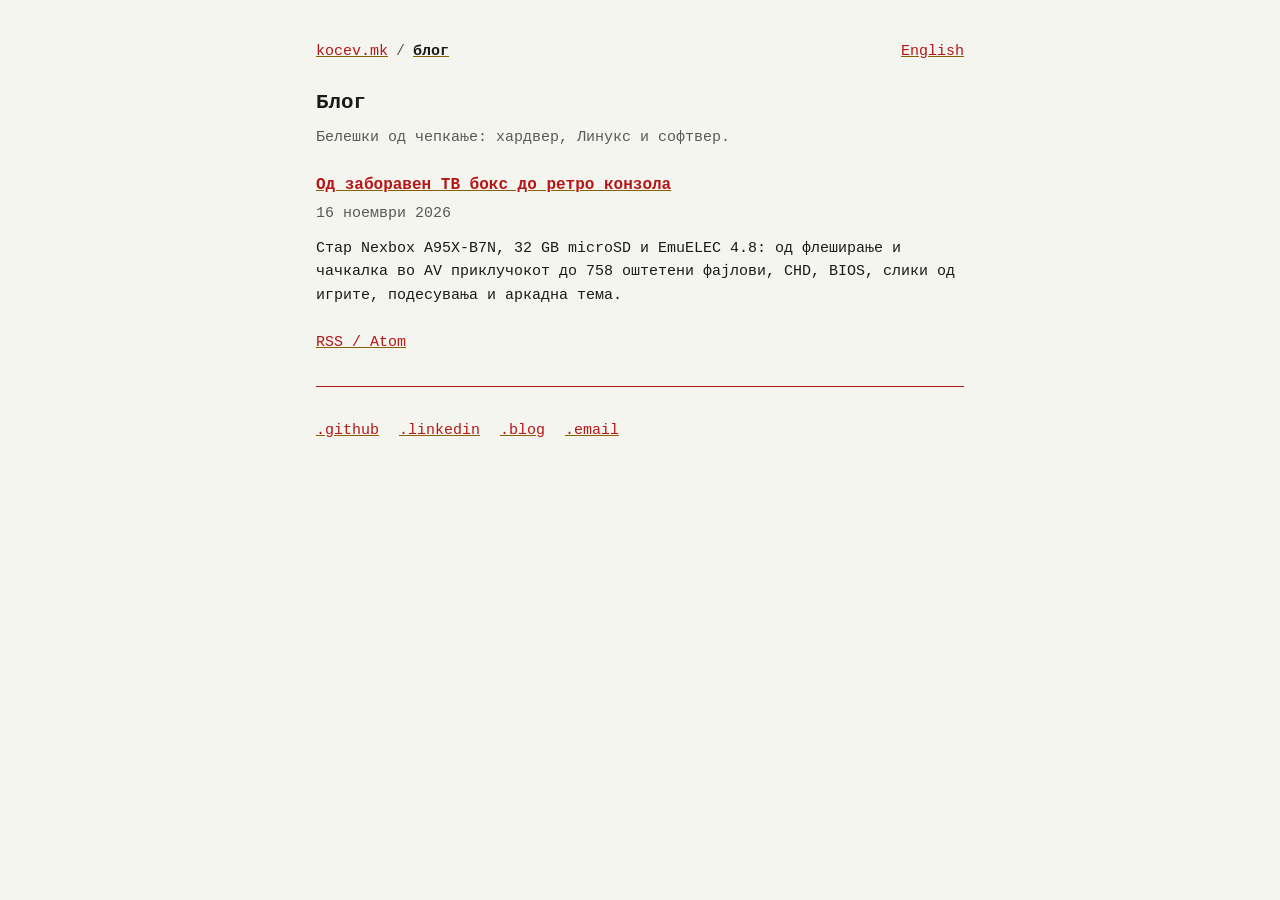
==== blog/index.html @ f651260d "Add blog with the TV box to retro console post - /blog/ index, Atom feed, sitemap.xml and robots.txt" ====
<!DOCTYPE html>
<html lang="mk">
<head>
  <meta charset="utf-8">
  <meta name="viewport" content="width=device-width, initial-scale=1">
  <meta http-equiv="Content-Security-Policy" content="script-src 'self' 'inline-speculation-rules'; object-src 'none'; base-uri 'none'">

  <title data-mk="Блог | kocev.mk" data-en="Blog | kocev.mk">Блог | kocev.mk</title>
  <script src="/script.js"></script>
  <meta name="description" content="Блогот на Живко Коцев: белешки од чепкање со хардвер, Линукс и софтвер.">
  <meta name="author" content="Живко Коцев">
  <meta name="robots" content="index, follow, max-image-preview:large">
  <meta name="theme-color" content="#f5f5f0" media="(prefers-color-scheme: light)">
  <meta name="theme-color" content="#0d0d10" media="(prefers-color-scheme: dark)">
  <meta name="color-scheme" content="light dark">
  <meta name="format-detection" content="telephone=no">
  <meta name="referrer" content="strict-origin-when-cross-origin">

  <link rel="canonical" href="https://kocev.mk/blog/">
  <link rel="alternate" type="application/atom+xml" href="/blog/feed.xml" title="Блог — Живко Коцев">
  <link rel="icon" type="image/jpeg" href="/spidey-96.jpg">
  <link rel="apple-touch-icon" href="/spidey-192.jpg">

  <meta property="og:type" content="website">
  <meta property="og:url" content="https://kocev.mk/blog/">
  <meta property="og:site_name" content="kocev.mk">
  <meta property="og:title" content="Блог — Живко Коцев">
  <meta property="og:description" content="Белешки од чепкање со хардвер, Линукс и софтвер.">
  <meta property="og:image" content="https://kocev.mk/spidey.jpg">
  <meta property="og:image:alt" content="Живко Коцев">
  <meta property="og:locale" content="mk_MK">
  <meta property="og:locale:alternate" content="en_US">

  <script type="speculationrules">
  {"prefetch": [{"where": {"and": [{"href_matches": "/*"}, {"not": {"selector_matches": "[data-set-lang]"}}]}, "eagerness": "moderate"}]}
  </script>

  <link rel="stylesheet" href="/style.css">
</head>
<body>

  <header class="site-header">
    <nav class="breadcrumb" aria-label="Патека" data-label-en="Breadcrumbs">
      <ol>
        <li><a href="/">kocev.mk</a></li>
        <li><a href="/blog/" aria-current="page"><span data-lang="mk">блог</span><span data-lang="en">blog</span></a></li>
      </ol>
    </nav>
    <p class="lang-switch">
      <a href="?lang=en" hreflang="en" lang="en" data-set-lang="en" data-lang="mk">English</a>
      <a href="?lang=mk" hreflang="mk" lang="mk" data-set-lang="mk" data-lang="en">Македонски</a>
    </p>
  </header>

  <main>
    <h1><span data-lang="mk">Блог</span><span data-lang="en">Blog</span></h1>
    <p class="tagline"><span data-lang="mk">Белешки од чепкање: хардвер, Линукс и софтвер.</span><span data-lang="en">Notes from tinkering: hardware, Linux and software.</span></p>

    <ul class="posts" role="list">
      <li>
        <article>
          <h2><a href="/blog/tv-box-to-retro-console/"><span data-lang="mk">Од заборавен ТВ бокс до ретро конзола</span><span data-lang="en">From a forgotten TV box to a retro console</span></a></h2>
          <p class="meta"><time datetime="2026-11-16"><span data-lang="mk">16 ноември 2026</span><span data-lang="en">16 November 2026</span></time></p>
          <p data-lang="mk">Стар Nexbox A95X-B7N, 32 GB microSD и EmuELEC 4.8: од флеширање и чачкалка во AV приклучокот до 758 оштетени фајлови, CHD, BIOS, слики од игрите, подесувања и аркадна тема.</p>
          <p data-lang="en">An old Nexbox A95X-B7N, a 32 GB microSD and EmuELEC 4.8: from flashing and a toothpick in the AV jack to 758 damaged files, CHD, BIOS, box art, settings and an arcade theme.</p>
        </article>
      </li>
    </ul>

    <p><a href="/blog/feed.xml">RSS / Atom</a></p>
  </main>

  <footer>
    <hr>
    <ul class="row" role="list">
      <li><a rel="me" href="https://github.com/zhivko-kocev">.github</a></li>
      <li><a rel="me" href="https://www.linkedin.com/in/zhivko-kocev/">.linkedin</a></li>
      <li><a href="/blog/">.blog</a></li>
      <li><a rel="me author" href="mailto:zikekocev57@gmail.com">.email</a></li>
    </ul>
  </footer>

</body>
</html>
---- style.css ----
:root {
  color-scheme: light dark;
  --fg: #1a1a1a;
  --bg: #f5f5f0;
  --muted: #595959;
  --rule: #d0d0d0;
  --link: #b51616;
  --accent: #876100;
  --code-bg: #ebebe4;
}
@media (prefers-color-scheme: dark) {
  :root {
    --fg: #e6e6dc;
    --bg: #0d0d10;
    --muted: #a0a09a;
    --rule: #2a2a30;
    --link: #ff7a6f;
    --accent: #ffd633;
    --code-bg: #18181d;
  }
}

@media (prefers-reduced-motion: no-preference) {
  @view-transition { navigation: auto; }
}

/* Language: <html lang> is the single source of truth; script.js sets it before first paint. */
html[lang="en"] [data-lang="mk"],
html[lang="mk"] [data-lang="en"] { display: none; }

body {
  font: 0.9375rem/1.55 ui-monospace, "SF Mono", Menlo, Consolas, "Courier New", monospace;
  color: var(--fg);
  background: var(--bg);
  max-inline-size: 72ch;
  margin-inline: auto;
  padding: 2rem 1.25rem 3rem;
  overflow-wrap: break-word;
}

h1 { font-size: 1.3rem; margin: 0 0 0.4rem; }
h2 { font-size: 1rem; margin: 1.75rem 0 0.25rem; }
h3 { font-size: 1rem; margin: 1.25rem 0 0.25rem; }
h1, h2, h3 { text-wrap: balance; }
p, li { text-wrap: pretty; }
p  { margin: 0 0 0.75rem; }

ul, ol { padding-inline-start: 1.4rem; margin: 0.25rem 0 1.25rem; }
li { margin: 0 0 0.35rem; }

hr { border: 0; border-block-start: 1px solid var(--link); margin: 2rem 0; }

a { color: var(--link); text-decoration-color: var(--accent); }
a:hover { color: var(--accent); }

:focus-visible { outline: 2px solid var(--link); outline-offset: 2px; border-radius: 2px; }

/* Hidden visually, kept in the accessibility tree. */
.visually-hidden:where(:not(:focus-within, :active)) {
  position: absolute !important;
  clip-path: inset(50%) !important;
  overflow: hidden !important;
  width: 1px !important;
  height: 1px !important;
  margin: -1px !important;
  padding: 0 !important;
  border: 0 !important;
  white-space: nowrap !important;
}

img.portrait {
  inline-size: 96px;
  block-size: 96px;
  object-fit: cover;
  border-radius: 5%;
  border: 2px solid var(--link);
}

.header { display: flex; align-items: center; gap: 1rem; margin: 0 0 0.5rem; }
.header picture { flex-shrink: 0; }
.header h1, .header p { margin: 0; }

.tagline { color: var(--muted); margin: 0 0 1.5rem; }
.meta    { color: var(--muted); }

.row { display: flex; flex-wrap: wrap; gap: 1.25rem; margin: 1rem 0; padding: 0; list-style: none; }
.row li { margin: 0; }

/* Site header: breadcrumbs on the left, language switch on the right. */
.site-header {
  display: flex;
  flex-wrap: wrap;
  align-items: baseline;
  gap: 0.5rem 1rem;
  margin: 0 0 1.5rem;
}
.lang-switch { margin-block: 0; margin-inline-start: auto; }

.breadcrumb ol { display: flex; flex-wrap: wrap; align-items: center; gap: 0.25rem 0.5rem; margin: 0; padding: 0; list-style: none; }
.breadcrumb li { margin: 0; }
.breadcrumb li + li::before { content: "/"; content: "/" / ""; margin-inline-end: 0.5rem; color: var(--muted); }
.breadcrumb [aria-current="page"] { color: var(--fg); font-weight: bold; }

/* Blog */
.posts { list-style: none; padding: 0; }
.posts h2 { margin-block-start: 0; }
.posts > li { margin: 0 0 1.5rem; }

article h2 { margin-block-start: 2.5rem; scroll-margin-block-start: 1rem; }
article h3 { margin-block-start: 1.5rem; }
.toc ol { margin-block-end: 0; }

img, video, picture { display: block; }
img, video { max-inline-size: 100%; block-size: auto; }
figure { margin: 1.25rem 0; }
figure picture img { border-radius: 4px; }
figure:not(.gallery) picture + picture { margin-block-start: 0.5rem; }
figcaption { color: var(--muted); font-size: 0.875em; margin-block-start: 0.4rem; }
.gallery { display: grid; grid-template-columns: repeat(2, minmax(0, 1fr)); gap: 0.5rem; }
.gallery figcaption { grid-column: 1 / -1; margin-block-start: 0; }
video { max-inline-size: min(100%, 24rem); max-block-size: 80dvh; margin-inline: auto; border-radius: 4px; background: #000; }

code, kbd, pre { font-family: inherit; }
:not(pre) > code { background: var(--code-bg); padding: 0.05em 0.3em; border-radius: 3px; }
pre {
  background: var(--code-bg);
  border: 1px solid var(--rule);
  border-radius: 4px;
  padding: 0.75rem 1rem;
  margin: 0;
  overflow-x: auto;
  font-size: 0.875em;
  line-height: 1.45;
  tab-size: 2;
}
figure.code figcaption { margin: 0 0 0.3rem; }
kbd {
  border: 1px solid var(--rule);
  border-block-end-width: 2px;
  border-radius: 3px;
  padding: 0 0.3em;
  font-size: 0.9em;
}

table { border-collapse: collapse; inline-size: 100%; margin: 0.75rem 0 1.25rem; font-size: 0.9em; }
caption { text-align: start; color: var(--muted); padding-block-end: 0.3rem; }
th, td { text-align: start; vertical-align: top; padding: 0.35rem 0.5rem; border-block-end: 1px solid var(--rule); }
th { border-block-end-color: var(--muted); }

.callout {
  border-inline-start: 3px solid var(--accent);
  background: var(--code-bg);
  padding: 0.6rem 0.9rem;
  margin: 1.25rem 0;
}
.callout > :last-child { margin-block-end: 0; }

/* Copy buttons are added by script.js. Touch devices: in flow beside the code. */
.copyable { display: flex; align-items: start; gap: 0.5rem; }
.copyable > pre { flex: 1; min-inline-size: 0; }
.copy { position: relative; flex: none; order: 1; }
.copy-button {
  min-inline-size: 24px;
  min-block-size: 24px;
  padding: 0.15rem 0.5rem;
  font: inherit;
  font-size: 0.8em;
  color: var(--fg);
  background: var(--bg);
  border: 1px solid var(--muted);
  border-radius: 3px;
  cursor: pointer;
}
.copy-button[data-copied] { border-color: var(--accent); }
.copy-button[data-failed] { border-color: var(--link); }
.tip {
  position: absolute;
  inset-block-end: calc(100% + 0.25rem);
  inset-inline-end: 0;
  white-space: nowrap;
  font-size: 0.8em;
  padding: 0.1rem 0.4rem;
  color: var(--bg);
  background: var(--fg);
  border-radius: 3px;
  opacity: 0;
  pointer-events: none;
}
.tip:not(:empty) { opacity: 1; }
@media (hover: hover) {
  .copyable { display: block; position: relative; }
  .copyable .copy { position: absolute; inset-block-start: 0.4rem; inset-inline-end: 0.4rem; }
  .copyable .copy-button { opacity: 0; }
  .copyable:hover .copy-button,
  .copyable:focus-within .copy-button,
  .copyable .copy-button:focus-visible,
  .copyable .copy-button[data-copied],
  .copyable .copy-button[data-failed] { opacity: 1; }
}
@media (hover: hover) and (prefers-reduced-motion: no-preference) {
  .copyable .copy-button, .tip { transition: opacity 0.15s; }
}

@media (pointer: coarse) {
  .row a, .lang-switch a, .breadcrumb a, .toc a {
    display: inline-flex;
    align-items: center;
    min-block-size: 44px;
    min-inline-size: 44px;
  }
  .toc li { margin: 0; }
  .copy-button { min-block-size: 44px; min-inline-size: 44px; }
}
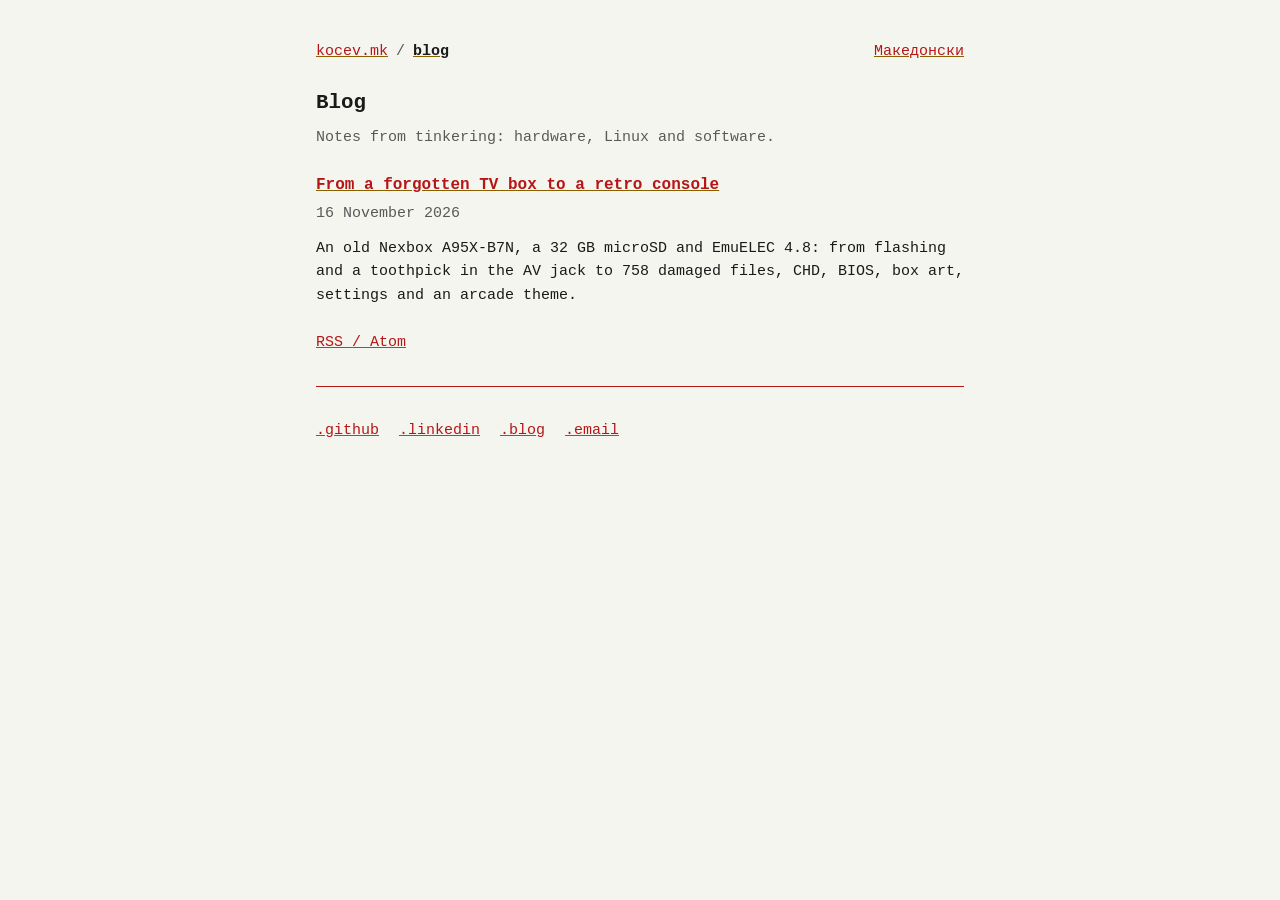
==== commit 3f3ef59d: "Make the site English-first and refresh the homepage - <html lang="en"> by default on every page; ti" ====
--- a/blog/index.html
+++ b/blog/index.html
@@ -1,84 +1,84 @@
-<!DOCTYPE html>
-<html lang="mk">
-<head>
-  <meta charset="utf-8">
-  <meta name="viewport" content="width=device-width, initial-scale=1">
-  <meta http-equiv="Content-Security-Policy" content="script-src 'self' 'inline-speculation-rules'; object-src 'none'; base-uri 'none'">
-
-  <title data-mk="Блог | kocev.mk" data-en="Blog | kocev.mk">Блог | kocev.mk</title>
-  <script src="/script.js"></script>
-  <meta name="description" content="Блогот на Живко Коцев: белешки од чепкање со хардвер, Линукс и софтвер.">
-  <meta name="author" content="Живко Коцев">
-  <meta name="robots" content="index, follow, max-image-preview:large">
-  <meta name="theme-color" content="#f5f5f0" media="(prefers-color-scheme: light)">
-  <meta name="theme-color" content="#0d0d10" media="(prefers-color-scheme: dark)">
-  <meta name="color-scheme" content="light dark">
-  <meta name="format-detection" content="telephone=no">
-  <meta name="referrer" content="strict-origin-when-cross-origin">
-
-  <link rel="canonical" href="https://kocev.mk/blog/">
-  <link rel="alternate" type="application/atom+xml" href="/blog/feed.xml" title="Блог — Живко Коцев">
-  <link rel="icon" type="image/jpeg" href="/spidey-96.jpg">
-  <link rel="apple-touch-icon" href="/spidey-192.jpg">
-
-  <meta property="og:type" content="website">
-  <meta property="og:url" content="https://kocev.mk/blog/">
-  <meta property="og:site_name" content="kocev.mk">
-  <meta property="og:title" content="Блог — Живко Коцев">
-  <meta property="og:description" content="Белешки од чепкање со хардвер, Линукс и софтвер.">
-  <meta property="og:image" content="https://kocev.mk/spidey.jpg">
-  <meta property="og:image:alt" content="Живко Коцев">
-  <meta property="og:locale" content="mk_MK">
-  <meta property="og:locale:alternate" content="en_US">
-
-  <script type="speculationrules">
-  {"prefetch": [{"where": {"and": [{"href_matches": "/*"}, {"not": {"selector_matches": "[data-set-lang]"}}]}, "eagerness": "moderate"}]}
-  </script>
-
-  <link rel="stylesheet" href="/style.css">
-</head>
-<body>
-
-  <header class="site-header">
-    <nav class="breadcrumb" aria-label="Патека" data-label-en="Breadcrumbs">
-      <ol>
-        <li><a href="/">kocev.mk</a></li>
-        <li><a href="/blog/" aria-current="page"><span data-lang="mk">блог</span><span data-lang="en">blog</span></a></li>
-      </ol>
-    </nav>
-    <p class="lang-switch">
-      <a href="?lang=en" hreflang="en" lang="en" data-set-lang="en" data-lang="mk">English</a>
-      <a href="?lang=mk" hreflang="mk" lang="mk" data-set-lang="mk" data-lang="en">Македонски</a>
-    </p>
-  </header>
-
-  <main>
-    <h1><span data-lang="mk">Блог</span><span data-lang="en">Blog</span></h1>
-    <p class="tagline"><span data-lang="mk">Белешки од чепкање: хардвер, Линукс и софтвер.</span><span data-lang="en">Notes from tinkering: hardware, Linux and software.</span></p>
-
-    <ul class="posts" role="list">
-      <li>
-        <article>
-          <h2><a href="/blog/tv-box-to-retro-console/"><span data-lang="mk">Од заборавен ТВ бокс до ретро конзола</span><span data-lang="en">From a forgotten TV box to a retro console</span></a></h2>
-          <p class="meta"><time datetime="2026-11-16"><span data-lang="mk">16 ноември 2026</span><span data-lang="en">16 November 2026</span></time></p>
-          <p data-lang="mk">Стар Nexbox A95X-B7N, 32 GB microSD и EmuELEC 4.8: од флеширање и чачкалка во AV приклучокот до 758 оштетени фајлови, CHD, BIOS, слики од игрите, подесувања и аркадна тема.</p>
-          <p data-lang="en">An old Nexbox A95X-B7N, a 32 GB microSD and EmuELEC 4.8: from flashing and a toothpick in the AV jack to 758 damaged files, CHD, BIOS, box art, settings and an arcade theme.</p>
-        </article>
-      </li>
-    </ul>
-
-    <p><a href="/blog/feed.xml">RSS / Atom</a></p>
-  </main>
-
-  <footer>
-    <hr>
-    <ul class="row" role="list">
-      <li><a rel="me" href="https://github.com/zhivko-kocev">.github</a></li>
-      <li><a rel="me" href="https://www.linkedin.com/in/zhivko-kocev/">.linkedin</a></li>
-      <li><a href="/blog/">.blog</a></li>
-      <li><a rel="me author" href="mailto:zikekocev57@gmail.com">.email</a></li>
-    </ul>
-  </footer>
-
-</body>
-</html>
+<!DOCTYPE html>
+<html lang="en">
+<head>
+  <meta charset="utf-8">
+  <meta name="viewport" content="width=device-width, initial-scale=1">
+  <meta http-equiv="Content-Security-Policy" content="script-src 'self' 'inline-speculation-rules'; object-src 'none'; base-uri 'none'">
+
+  <title data-en="Blog | kocev.mk" data-mk="Блог | kocev.mk">Blog | kocev.mk</title>
+  <script src="/script.js"></script>
+  <meta name="description" content="Zhivko Kocev's blog: notes from tinkering with hardware, Linux and software.">
+  <meta name="author" content="Zhivko Kocev">
+  <meta name="robots" content="index, follow, max-image-preview:large">
+  <meta name="theme-color" content="#f5f5f0" media="(prefers-color-scheme: light)">
+  <meta name="theme-color" content="#0d0d10" media="(prefers-color-scheme: dark)">
+  <meta name="color-scheme" content="light dark">
+  <meta name="format-detection" content="telephone=no">
+  <meta name="referrer" content="strict-origin-when-cross-origin">
+
+  <link rel="canonical" href="https://kocev.mk/blog/">
+  <link rel="alternate" type="application/atom+xml" href="/blog/feed.xml" title="Blog — Zhivko Kocev">
+  <link rel="icon" type="image/jpeg" href="/spidey-96.jpg">
+  <link rel="apple-touch-icon" href="/spidey-192.jpg">
+
+  <meta property="og:type" content="website">
+  <meta property="og:url" content="https://kocev.mk/blog/">
+  <meta property="og:site_name" content="kocev.mk">
+  <meta property="og:title" content="Blog — Zhivko Kocev">
+  <meta property="og:description" content="Notes from tinkering with hardware, Linux and software.">
+  <meta property="og:image" content="https://kocev.mk/spidey.jpg">
+  <meta property="og:image:alt" content="Zhivko Kocev">
+  <meta property="og:locale" content="en_US">
+  <meta property="og:locale:alternate" content="mk_MK">
+
+  <script type="speculationrules">
+  {"prefetch": [{"where": {"and": [{"href_matches": "/*"}, {"not": {"selector_matches": "[data-set-lang]"}}]}, "eagerness": "moderate"}]}
+  </script>
+
+  <link rel="stylesheet" href="/style.css">
+</head>
+<body>
+
+  <header class="site-header">
+    <nav class="breadcrumb" aria-label="Breadcrumbs" data-label-mk="Патека">
+      <ol>
+        <li><a href="/">kocev.mk</a></li>
+        <li><a href="/blog/" aria-current="page"><span data-lang="en">blog</span><span data-lang="mk">блог</span></a></li>
+      </ol>
+    </nav>
+    <p class="lang-switch">
+      <a href="?lang=mk" hreflang="mk" lang="mk" data-set-lang="mk" data-lang="en">Македонски</a>
+      <a href="?lang=en" hreflang="en" lang="en" data-set-lang="en" data-lang="mk">English</a>
+    </p>
+  </header>
+
+  <main>
+    <h1><span data-lang="en">Blog</span><span data-lang="mk">Блог</span></h1>
+    <p class="tagline"><span data-lang="en">Notes from tinkering: hardware, Linux and software.</span><span data-lang="mk">Белешки од чепкање: хардвер, Линукс и софтвер.</span></p>
+
+    <ul class="posts" role="list">
+      <li>
+        <article>
+          <h2><a href="/blog/tv-box-to-retro-console/"><span data-lang="en">From a forgotten TV box to a retro console</span><span data-lang="mk">Од заборавен ТВ бокс до ретро конзола</span></a></h2>
+          <p class="meta"><time datetime="2026-11-16"><span data-lang="en">16 November 2026</span><span data-lang="mk">16 ноември 2026</span></time></p>
+          <p data-lang="en">An old Nexbox A95X-B7N, a 32 GB microSD and EmuELEC 4.8: from flashing and a toothpick in the AV jack to 758 damaged files, CHD, BIOS, box art, settings and an arcade theme.</p>
+          <p data-lang="mk">Стар Nexbox A95X-B7N, 32 GB microSD и EmuELEC 4.8: од флеширање и чачкалка во AV приклучокот до 758 оштетени фајлови, CHD, BIOS, слики од игрите, подесувања и аркадна тема.</p>
+        </article>
+      </li>
+    </ul>
+
+    <p><a href="/blog/feed.xml">RSS / Atom</a></p>
+  </main>
+
+  <footer>
+    <hr>
+    <ul class="row" role="list">
+      <li><a rel="me" href="https://github.com/zhivko-kocev">.github</a></li>
+      <li><a rel="me" href="https://www.linkedin.com/in/zhivko-kocev/">.linkedin</a></li>
+      <li><a href="/blog/">.blog</a></li>
+      <li><a rel="me author" href="mailto:zikekocev57@gmail.com">.email</a></li>
+    </ul>
+  </footer>
+
+</body>
+</html>
--- a/style.css
+++ b/style.css
@@ -117,6 +117,7 @@
 figure:not(.gallery) picture + picture { margin-block-start: 0.5rem; }
 figcaption { color: var(--muted); font-size: 0.875em; margin-block-start: 0.4rem; }
 .gallery { display: grid; grid-template-columns: repeat(2, minmax(0, 1fr)); gap: 0.5rem; }
+.gallery.quad { grid-template-columns: repeat(4, minmax(0, 1fr)); }
 .gallery figcaption { grid-column: 1 / -1; margin-block-start: 0; }
 video { max-inline-size: min(100%, 24rem); max-block-size: 80dvh; margin-inline: auto; border-radius: 4px; background: #000; }
 
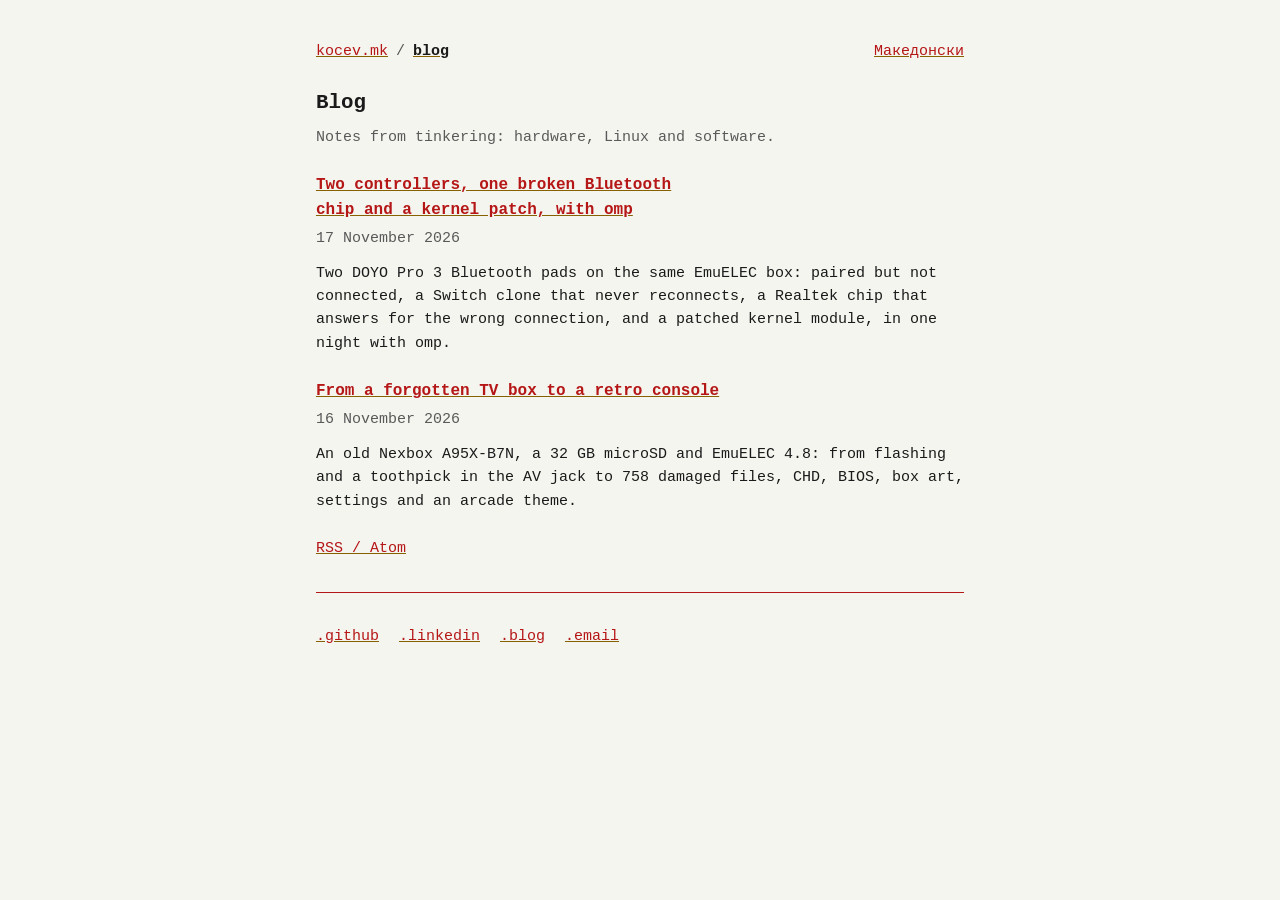
==== commit a47fb2c3: "Add the two-controllers follow-up post - New bilingual post blog/tv-box-two-controllers/: DOYO Pro 3" ====
--- a/blog/index.html
+++ b/blog/index.html
@@ -1,84 +1,92 @@
-<!DOCTYPE html>
-<html lang="en">
-<head>
-  <meta charset="utf-8">
-  <meta name="viewport" content="width=device-width, initial-scale=1">
-  <meta http-equiv="Content-Security-Policy" content="script-src 'self' 'inline-speculation-rules'; object-src 'none'; base-uri 'none'">
-
-  <title data-en="Blog | kocev.mk" data-mk="Блог | kocev.mk">Blog | kocev.mk</title>
-  <script src="/script.js"></script>
-  <meta name="description" content="Zhivko Kocev's blog: notes from tinkering with hardware, Linux and software.">
-  <meta name="author" content="Zhivko Kocev">
-  <meta name="robots" content="index, follow, max-image-preview:large">
-  <meta name="theme-color" content="#f5f5f0" media="(prefers-color-scheme: light)">
-  <meta name="theme-color" content="#0d0d10" media="(prefers-color-scheme: dark)">
-  <meta name="color-scheme" content="light dark">
-  <meta name="format-detection" content="telephone=no">
-  <meta name="referrer" content="strict-origin-when-cross-origin">
-
-  <link rel="canonical" href="https://kocev.mk/blog/">
-  <link rel="alternate" type="application/atom+xml" href="/blog/feed.xml" title="Blog — Zhivko Kocev">
-  <link rel="icon" type="image/jpeg" href="/spidey-96.jpg">
-  <link rel="apple-touch-icon" href="/spidey-192.jpg">
-
-  <meta property="og:type" content="website">
-  <meta property="og:url" content="https://kocev.mk/blog/">
-  <meta property="og:site_name" content="kocev.mk">
-  <meta property="og:title" content="Blog — Zhivko Kocev">
-  <meta property="og:description" content="Notes from tinkering with hardware, Linux and software.">
-  <meta property="og:image" content="https://kocev.mk/spidey.jpg">
-  <meta property="og:image:alt" content="Zhivko Kocev">
-  <meta property="og:locale" content="en_US">
-  <meta property="og:locale:alternate" content="mk_MK">
-
-  <script type="speculationrules">
-  {"prefetch": [{"where": {"and": [{"href_matches": "/*"}, {"not": {"selector_matches": "[data-set-lang]"}}]}, "eagerness": "moderate"}]}
-  </script>
-
-  <link rel="stylesheet" href="/style.css">
-</head>
-<body>
-
-  <header class="site-header">
-    <nav class="breadcrumb" aria-label="Breadcrumbs" data-label-mk="Патека">
-      <ol>
-        <li><a href="/">kocev.mk</a></li>
-        <li><a href="/blog/" aria-current="page"><span data-lang="en">blog</span><span data-lang="mk">блог</span></a></li>
-      </ol>
-    </nav>
-    <p class="lang-switch">
-      <a href="?lang=mk" hreflang="mk" lang="mk" data-set-lang="mk" data-lang="en">Македонски</a>
-      <a href="?lang=en" hreflang="en" lang="en" data-set-lang="en" data-lang="mk">English</a>
-    </p>
-  </header>
-
-  <main>
-    <h1><span data-lang="en">Blog</span><span data-lang="mk">Блог</span></h1>
-    <p class="tagline"><span data-lang="en">Notes from tinkering: hardware, Linux and software.</span><span data-lang="mk">Белешки од чепкање: хардвер, Линукс и софтвер.</span></p>
-
-    <ul class="posts" role="list">
-      <li>
-        <article>
-          <h2><a href="/blog/tv-box-to-retro-console/"><span data-lang="en">From a forgotten TV box to a retro console</span><span data-lang="mk">Од заборавен ТВ бокс до ретро конзола</span></a></h2>
-          <p class="meta"><time datetime="2026-11-16"><span data-lang="en">16 November 2026</span><span data-lang="mk">16 ноември 2026</span></time></p>
-          <p data-lang="en">An old Nexbox A95X-B7N, a 32 GB microSD and EmuELEC 4.8: from flashing and a toothpick in the AV jack to 758 damaged files, CHD, BIOS, box art, settings and an arcade theme.</p>
-          <p data-lang="mk">Стар Nexbox A95X-B7N, 32 GB microSD и EmuELEC 4.8: од флеширање и чачкалка во AV приклучокот до 758 оштетени фајлови, CHD, BIOS, слики од игрите, подесувања и аркадна тема.</p>
-        </article>
-      </li>
-    </ul>
-
-    <p><a href="/blog/feed.xml">RSS / Atom</a></p>
-  </main>
-
-  <footer>
-    <hr>
-    <ul class="row" role="list">
-      <li><a rel="me" href="https://github.com/zhivko-kocev">.github</a></li>
-      <li><a rel="me" href="https://www.linkedin.com/in/zhivko-kocev/">.linkedin</a></li>
-      <li><a href="/blog/">.blog</a></li>
-      <li><a rel="me author" href="mailto:zikekocev57@gmail.com">.email</a></li>
-    </ul>
-  </footer>
-
-</body>
-</html>
+<!DOCTYPE html>
+<html lang="en">
+<head>
+  <meta charset="utf-8">
+  <meta name="viewport" content="width=device-width, initial-scale=1">
+  <meta http-equiv="Content-Security-Policy" content="script-src 'self' 'inline-speculation-rules'; object-src 'none'; base-uri 'none'">
+
+  <title data-en="Blog | kocev.mk" data-mk="Блог | kocev.mk">Blog | kocev.mk</title>
+  <script src="/script.js"></script>
+  <meta name="description" content="Zhivko Kocev's blog: notes from tinkering with hardware, Linux and software.">
+  <meta name="author" content="Zhivko Kocev">
+  <meta name="robots" content="index, follow, max-image-preview:large">
+  <meta name="theme-color" content="#f5f5f0" media="(prefers-color-scheme: light)">
+  <meta name="theme-color" content="#0d0d10" media="(prefers-color-scheme: dark)">
+  <meta name="color-scheme" content="light dark">
+  <meta name="format-detection" content="telephone=no">
+  <meta name="referrer" content="strict-origin-when-cross-origin">
+
+  <link rel="canonical" href="https://kocev.mk/blog/">
+  <link rel="alternate" type="application/atom+xml" href="/blog/feed.xml" title="Blog — Zhivko Kocev">
+  <link rel="icon" type="image/jpeg" href="/spidey-96.jpg">
+  <link rel="apple-touch-icon" href="/spidey-192.jpg">
+
+  <meta property="og:type" content="website">
+  <meta property="og:url" content="https://kocev.mk/blog/">
+  <meta property="og:site_name" content="kocev.mk">
+  <meta property="og:title" content="Blog — Zhivko Kocev">
+  <meta property="og:description" content="Notes from tinkering with hardware, Linux and software.">
+  <meta property="og:image" content="https://kocev.mk/spidey.jpg">
+  <meta property="og:image:alt" content="Zhivko Kocev">
+  <meta property="og:locale" content="en_US">
+  <meta property="og:locale:alternate" content="mk_MK">
+
+  <script type="speculationrules">
+  {"prefetch": [{"where": {"and": [{"href_matches": "/*"}, {"not": {"selector_matches": "[data-set-lang]"}}]}, "eagerness": "moderate"}]}
+  </script>
+
+  <link rel="stylesheet" href="/style.css">
+</head>
+<body>
+
+  <header class="site-header">
+    <nav class="breadcrumb" aria-label="Breadcrumbs" data-label-mk="Патека">
+      <ol>
+        <li><a href="/">kocev.mk</a></li>
+        <li><a href="/blog/" aria-current="page"><span data-lang="en">blog</span><span data-lang="mk">блог</span></a></li>
+      </ol>
+    </nav>
+    <p class="lang-switch">
+      <a href="?lang=mk" hreflang="mk" lang="mk" data-set-lang="mk" data-lang="en">Македонски</a>
+      <a href="?lang=en" hreflang="en" lang="en" data-set-lang="en" data-lang="mk">English</a>
+    </p>
+  </header>
+
+  <main>
+    <h1><span data-lang="en">Blog</span><span data-lang="mk">Блог</span></h1>
+    <p class="tagline"><span data-lang="en">Notes from tinkering: hardware, Linux and software.</span><span data-lang="mk">Белешки од чепкање: хардвер, Линукс и софтвер.</span></p>
+
+    <ul class="posts" role="list">
+      <li>
+        <article>
+          <h2><a href="/blog/tv-box-two-controllers/"><span data-lang="en">Two controllers, one broken Bluetooth chip and a kernel patch, with omp</span><span data-lang="mk">Два џојстика, еден скршен Bluetooth чип и закрпа за кернелот, со omp</span></a></h2>
+          <p class="meta"><time datetime="2026-11-17"><span data-lang="en">17 November 2026</span><span data-lang="mk">17 ноември 2026</span></time></p>
+          <p data-lang="en">Two DOYO Pro 3 Bluetooth pads on the same EmuELEC box: paired but not connected, a Switch clone that never reconnects, a Realtek chip that answers for the wrong connection, and a patched kernel module, in one night with omp.</p>
+          <p data-lang="mk">Два DOYO Pro 3 Bluetooth џојстика на истиот EmuELEC бокс: спарени, а не поврзани, Switch клон што не се враќа, Realtek чип што одговара за погрешна врска и закрпен модул за кернелот, за една ноќ со omp.</p>
+        </article>
+      </li>
+      <li>
+        <article>
+          <h2><a href="/blog/tv-box-to-retro-console/"><span data-lang="en">From a forgotten TV box to a retro console</span><span data-lang="mk">Од заборавен ТВ бокс до ретро конзола</span></a></h2>
+          <p class="meta"><time datetime="2026-11-16"><span data-lang="en">16 November 2026</span><span data-lang="mk">16 ноември 2026</span></time></p>
+          <p data-lang="en">An old Nexbox A95X-B7N, a 32 GB microSD and EmuELEC 4.8: from flashing and a toothpick in the AV jack to 758 damaged files, CHD, BIOS, box art, settings and an arcade theme.</p>
+          <p data-lang="mk">Стар Nexbox A95X-B7N, 32 GB microSD и EmuELEC 4.8: од флеширање и чачкалка во AV приклучокот до 758 оштетени фајлови, CHD, BIOS, слики од игрите, подесувања и аркадна тема.</p>
+        </article>
+      </li>
+    </ul>
+
+    <p><a href="/blog/feed.xml">RSS / Atom</a></p>
+  </main>
+
+  <footer>
+    <hr>
+    <ul class="row" role="list">
+      <li><a rel="me" href="https://github.com/zhivko-kocev">.github</a></li>
+      <li><a rel="me" href="https://www.linkedin.com/in/zhivko-kocev/">.linkedin</a></li>
+      <li><a href="/blog/">.blog</a></li>
+      <li><a rel="me author" href="mailto:zikekocev57@gmail.com">.email</a></li>
+    </ul>
+  </footer>
+
+</body>
+</html>
